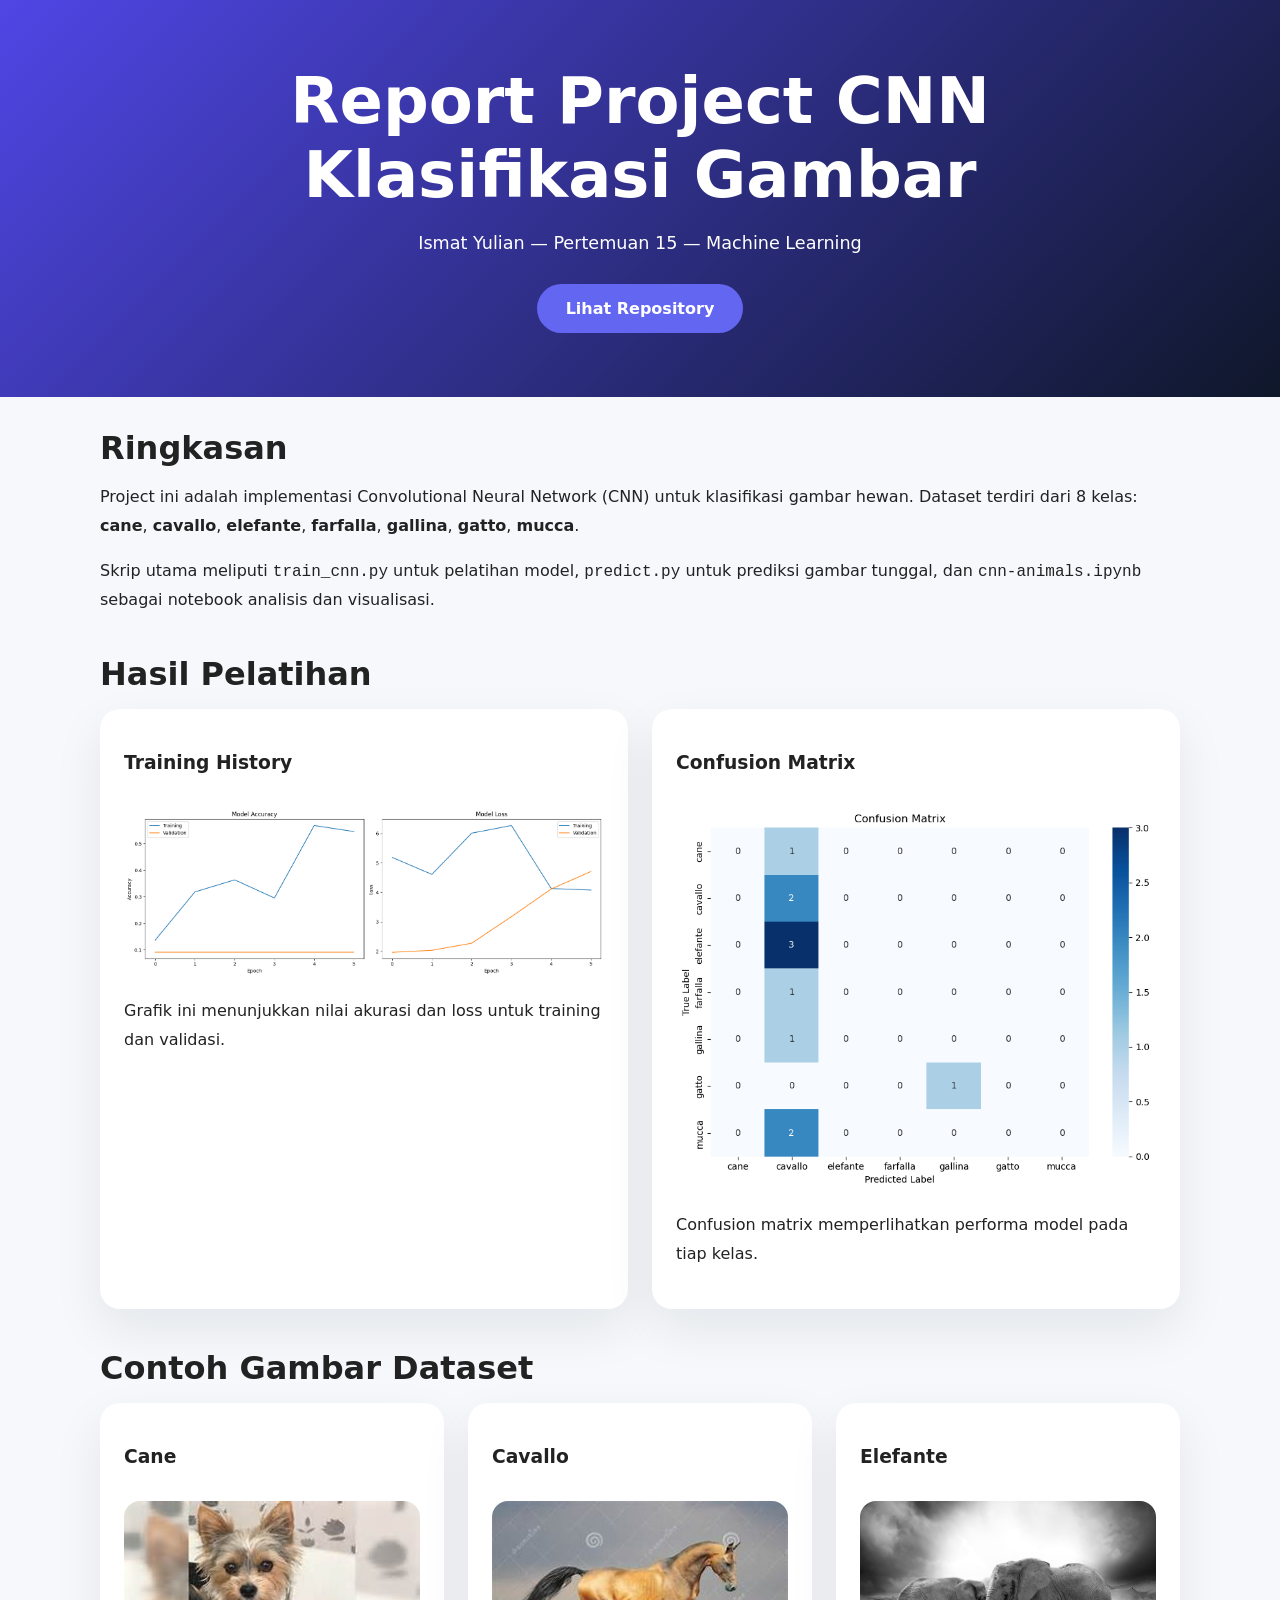
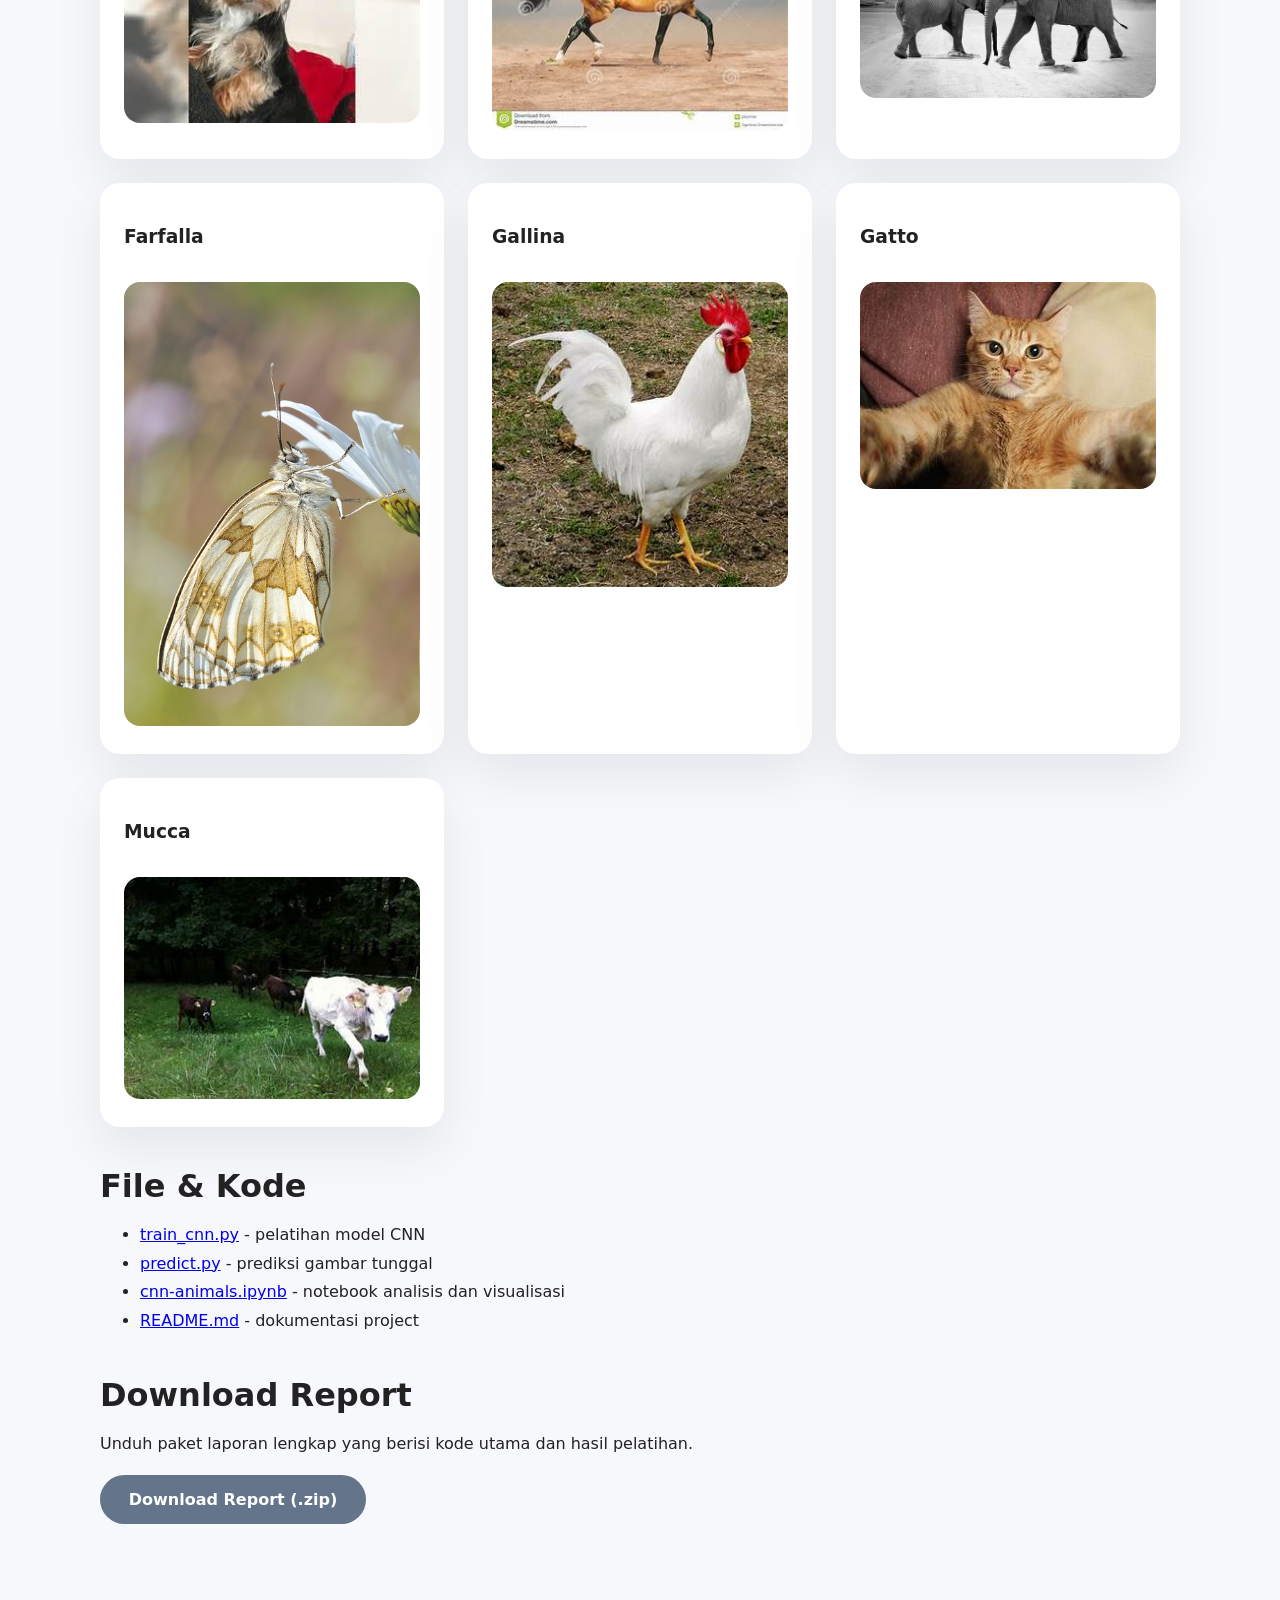
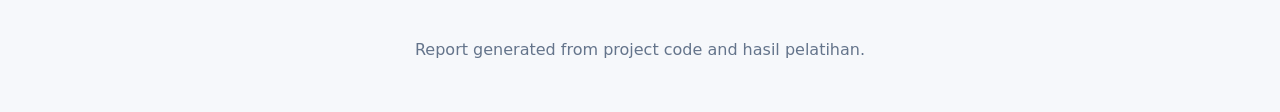
==== report.html @ c9e6cc21 "Add downloadable report, sample images, and update GitHub Pages deployment" ====
<!DOCTYPE html>
<html lang="id">
<head>
  <meta charset="UTF-8" />
  <meta name="viewport" content="width=device-width, initial-scale=1.0" />
  <title>Report CNN Klasifikasi Gambar</title>
  <link rel="stylesheet" href="style.css" />
</head>
<body>
  <header class="hero">
    <div class="hero-content">
      <h1>Report Project CNN Klasifikasi Gambar</h1>
      <p>Ismat Yulian — Pertemuan 15 — Machine Learning</p>
      <a class="button" href="https://github.com/Mas-is/cnn-klasifikasi-gambar" target="_blank" rel="noreferrer">Lihat Repository</a>
    </div>
  </header>

  <main class="container">
    <section>
      <h2>Ringkasan</h2>
      <p>Project ini adalah implementasi Convolutional Neural Network (CNN) untuk klasifikasi gambar hewan. Dataset terdiri dari 8 kelas: <strong>cane</strong>, <strong>cavallo</strong>, <strong>elefante</strong>, <strong>farfalla</strong>, <strong>gallina</strong>, <strong>gatto</strong>, <strong>mucca</strong>.</p>
      <p>Skrip utama meliputi <code>train_cnn.py</code> untuk pelatihan model, <code>predict.py</code> untuk prediksi gambar tunggal, dan <code>cnn-animals.ipynb</code> sebagai notebook analisis dan visualisasi.</p>
    </section>

    <section>
      <h2>Hasil Pelatihan</h2>
      <div class="card-row">
        <article class="card">
          <h3>Training History</h3>
          <img src="training_history.png" alt="Training history" />
          <p>Grafik ini menunjukkan nilai akurasi dan loss untuk training dan validasi.</p>
        </article>
        <article class="card">
          <h3>Confusion Matrix</h3>
          <img src="confusion_matrix.png" alt="Confusion matrix" />
          <p>Confusion matrix memperlihatkan performa model pada tiap kelas.</p>
        </article>
      </div>
    </section>

    <section>
      <h2>Contoh Gambar Dataset</h2>
      <div class="card-row">
        <article class="card">
          <h3>Cane</h3>
          <img src="sample_images/cane.jpg" alt="Cane sample" />
        </article>
        <article class="card">
          <h3>Cavallo</h3>
          <img src="sample_images/cavallo.jpg" alt="Cavallo sample" />
        </article>
        <article class="card">
          <h3>Elefante</h3>
          <img src="sample_images/elefante.jpg" alt="Elefante sample" />
        </article>
        <article class="card">
          <h3>Farfalla</h3>
          <img src="sample_images/farfalla.jpg" alt="Farfalla sample" />
        </article>
        <article class="card">
          <h3>Gallina</h3>
          <img src="sample_images/gallina.jpg" alt="Gallina sample" />
        </article>
        <article class="card">
          <h3>Gatto</h3>
          <img src="sample_images/gatto.jpg" alt="Gatto sample" />
        </article>
        <article class="card">
          <h3>Mucca</h3>
          <img src="sample_images/mucca.jpg" alt="Mucca sample" />
        </article>
      </div>
    </section>

    <section>
      <h2>File & Kode</h2>
      <ul>
        <li><a href="train_cnn.py">train_cnn.py</a> - pelatihan model CNN</li>
        <li><a href="predict.py">predict.py</a> - prediksi gambar tunggal</li>
        <li><a href="cnn-animals.ipynb">cnn-animals.ipynb</a> - notebook analisis dan visualisasi</li>
        <li><a href="README.md">README.md</a> - dokumentasi project</li>
      </ul>
    </section>

    <section>
      <h2>Download Report</h2>
      <p>Unduh paket laporan lengkap yang berisi kode utama dan hasil pelatihan.</p>
      <a class="button secondary" href="project-report.zip">Download Report (.zip)</a>
    </section>
  </main>

  <footer>
    <p>Report generated from project code and hasil pelatihan.</p>
  </footer>
</body>
</html>
---- style.css ----
body {
  margin: 0;
  font-family: Inter, system-ui, -apple-system, BlinkMacSystemFont, "Segoe UI", sans-serif;
  background: #f6f8fb;
  color: #222;
}

.hero {
  background: linear-gradient(135deg, #4f46e5, #0f172a);
  color: white;
  padding: 4rem 1rem;
  text-align: center;
}

.hero-content {
  max-width: 900px;
  margin: 0 auto;
}

.hero h1 {
  font-size: clamp(2.5rem, 5vw, 4rem);
  margin: 0 0 1rem;
}

.hero p {
  font-size: 1.1rem;
  max-width: 720px;
  margin: 0 auto 1.5rem;
  line-height: 1.8;
}

.button {
  display: inline-block;
  padding: 0.95rem 1.8rem;
  color: white;
  background: #6366f1;
  border-radius: 999px;
  text-decoration: none;
  font-weight: 600;
  transition: transform 0.2s ease, background 0.2s ease;
}

.button.secondary {
  background: #64748b;
}

.button.secondary:hover {
  background: #94a3b8;
  transform: translateY(-2px);
}

.button:hover {
  background: #818cf8;
  transform: translateY(-2px);
}

.button-row {
  display: inline-flex;
  gap: 1rem;
  flex-wrap: wrap;
  justify-content: center;
  margin-top: 1rem;
}

.container {
  max-width: 1080px;
  margin: 2rem auto 4rem;
  padding: 0 1rem;
}

section {
  margin-bottom: 2.5rem;
}

.info {
  background: white;
  border-radius: 20px;
  padding: 1.5rem;
  box-shadow: 0 20px 50px rgba(15, 23, 42, 0.08);
  margin-bottom: 2rem;
}

.info p {
  margin: 0.35rem 0;
  font-weight: 600;
}

h2 {
  font-size: 2rem;
  margin-bottom: 1rem;
}

p, li {
  line-height: 1.8;
}

.card-row {
  display: grid;
  grid-template-columns: repeat(auto-fit, minmax(280px, 1fr));
  gap: 1.5rem;
}

.card {
  background: white;
  border-radius: 20px;
  padding: 1.5rem;
  box-shadow: 0 20px 50px rgba(15, 23, 42, 0.08);
}

.card img {
  width: 100%;
  border-radius: 16px;
  margin-top: 1rem;
}

pre {
  background: #0f172a;
  color: #f8fafc;
  padding: 1rem;
  border-radius: 16px;
  overflow-x: auto;
}

code {
  font-family: "Fira Code", monospace;
}

footer {
  text-align: center;
  padding: 2rem 1rem;
  color: #64748b;
}

@media (max-width: 640px) {
  .hero {
    padding: 3rem 1rem;
  }

  .hero h1 {
    font-size: 2.5rem;
  }
}
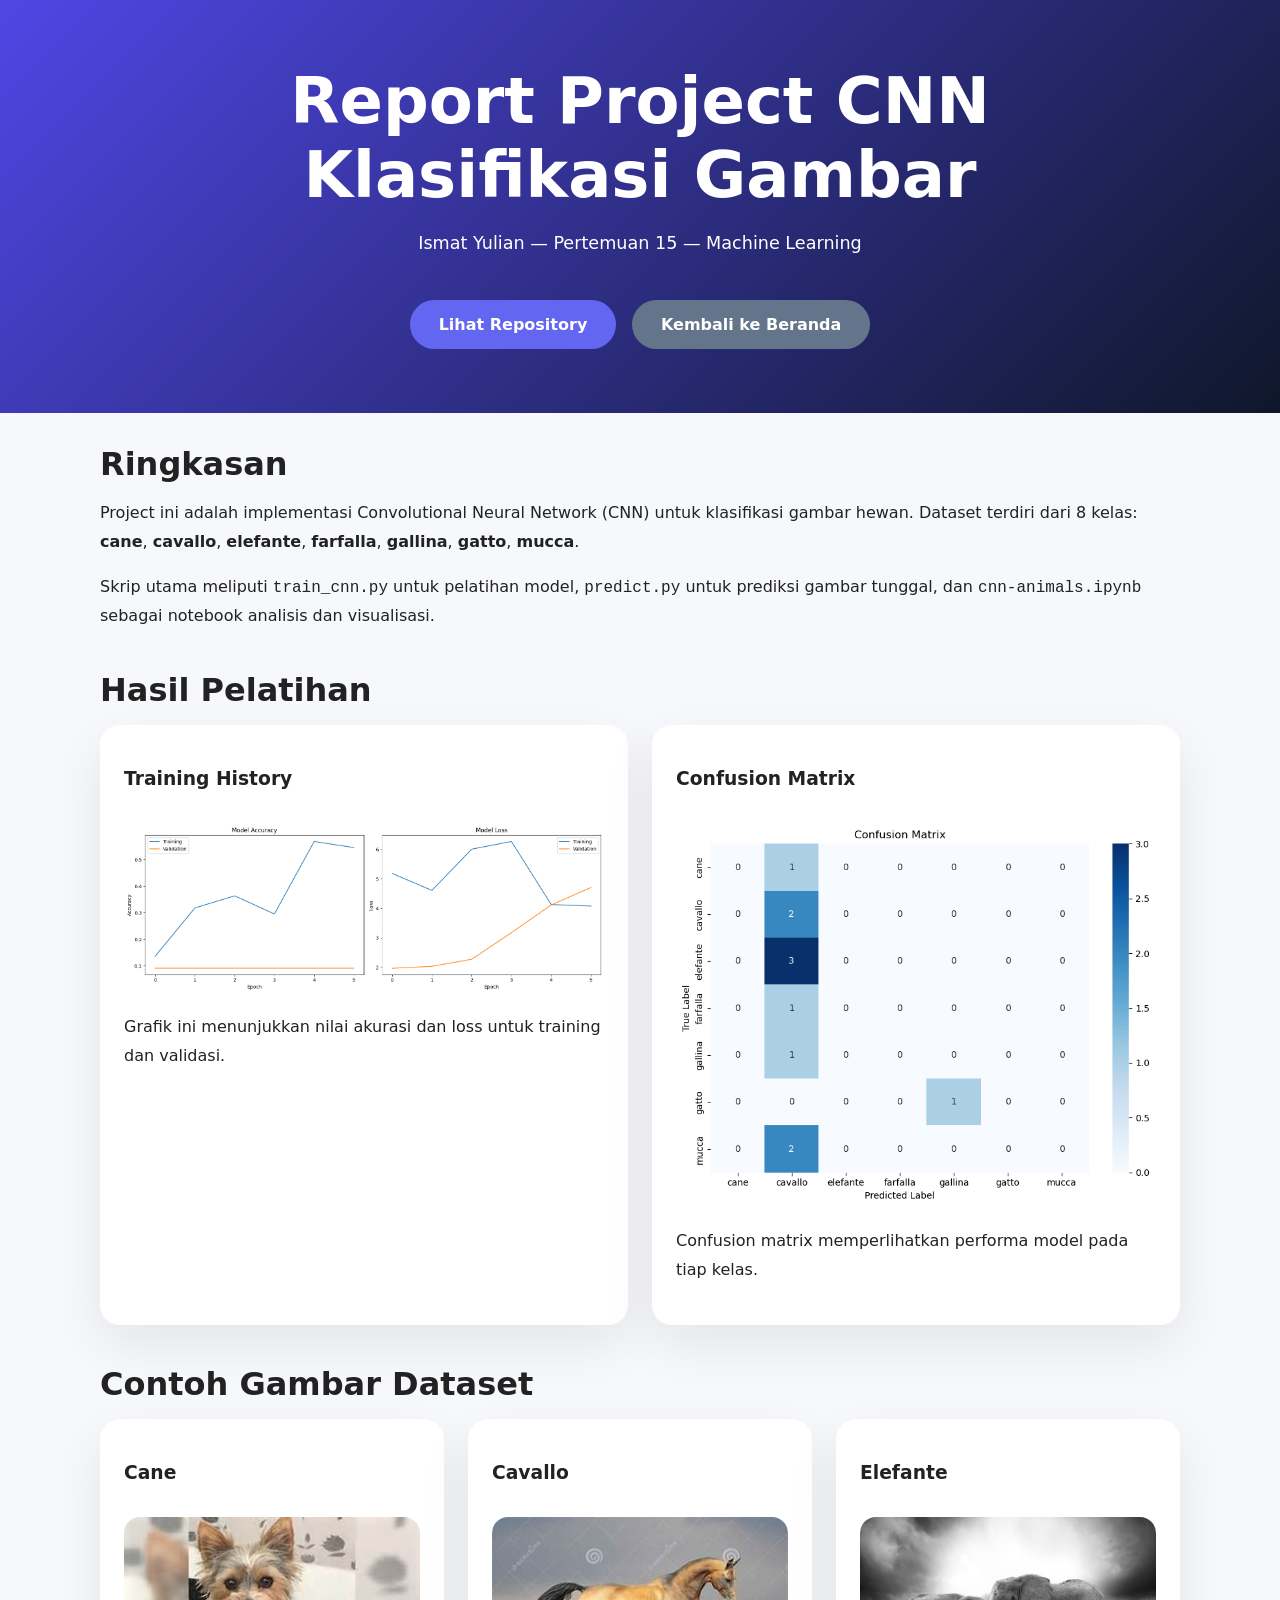
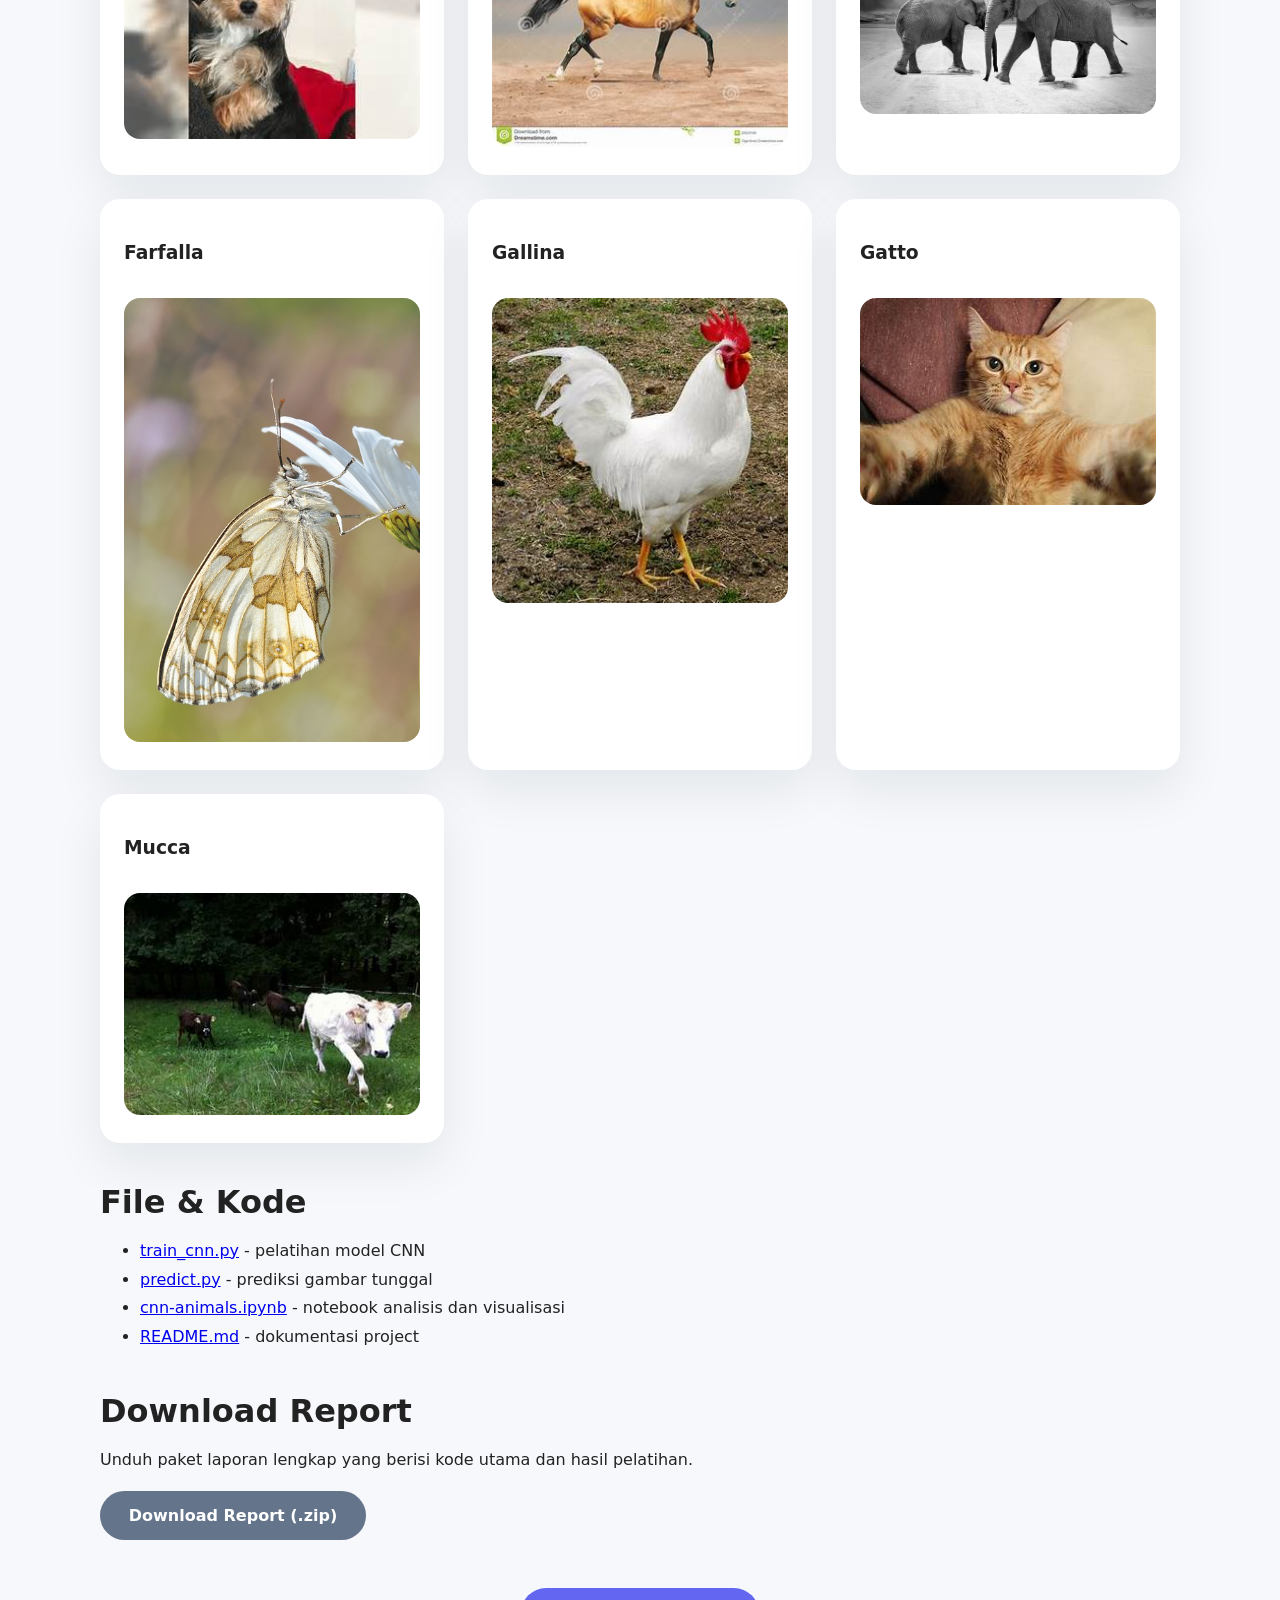
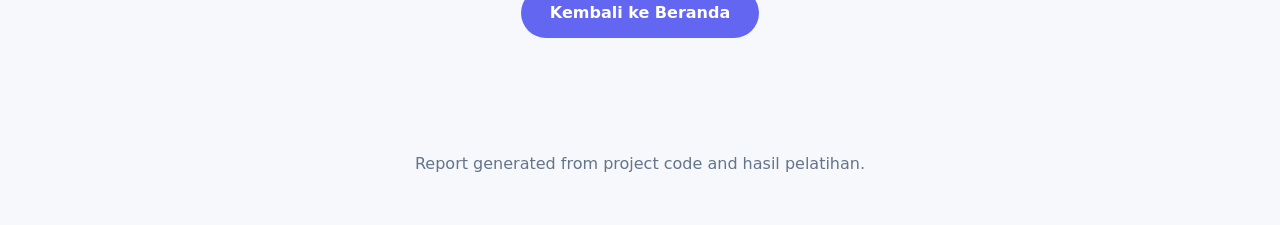
==== commit 87ad0b25: "Add back button to report page" ====
--- a/report.html
+++ b/report.html
@@ -11,7 +11,10 @@
     <div class="hero-content">
       <h1>Report Project CNN Klasifikasi Gambar</h1>
       <p>Ismat Yulian — Pertemuan 15 — Machine Learning</p>
-      <a class="button" href="https://github.com/Mas-is/cnn-klasifikasi-gambar" target="_blank" rel="noreferrer">Lihat Repository</a>
+      <div class="button-row">
+        <a class="button" href="https://github.com/Mas-is/cnn-klasifikasi-gambar" target="_blank" rel="noreferrer">Lihat Repository</a>
+        <a class="button secondary" href="index.html">Kembali ke Beranda</a>
+      </div>
     </div>
   </header>
 
@@ -87,6 +90,10 @@
       <p>Unduh paket laporan lengkap yang berisi kode utama dan hasil pelatihan.</p>
       <a class="button secondary" href="project-report.zip">Download Report (.zip)</a>
     </section>
+
+    <section style="text-align: center; margin-top: 3rem;">
+      <a class="button" href="index.html">Kembali ke Beranda</a>
+    </section>
   </main>
 
   <footer>
